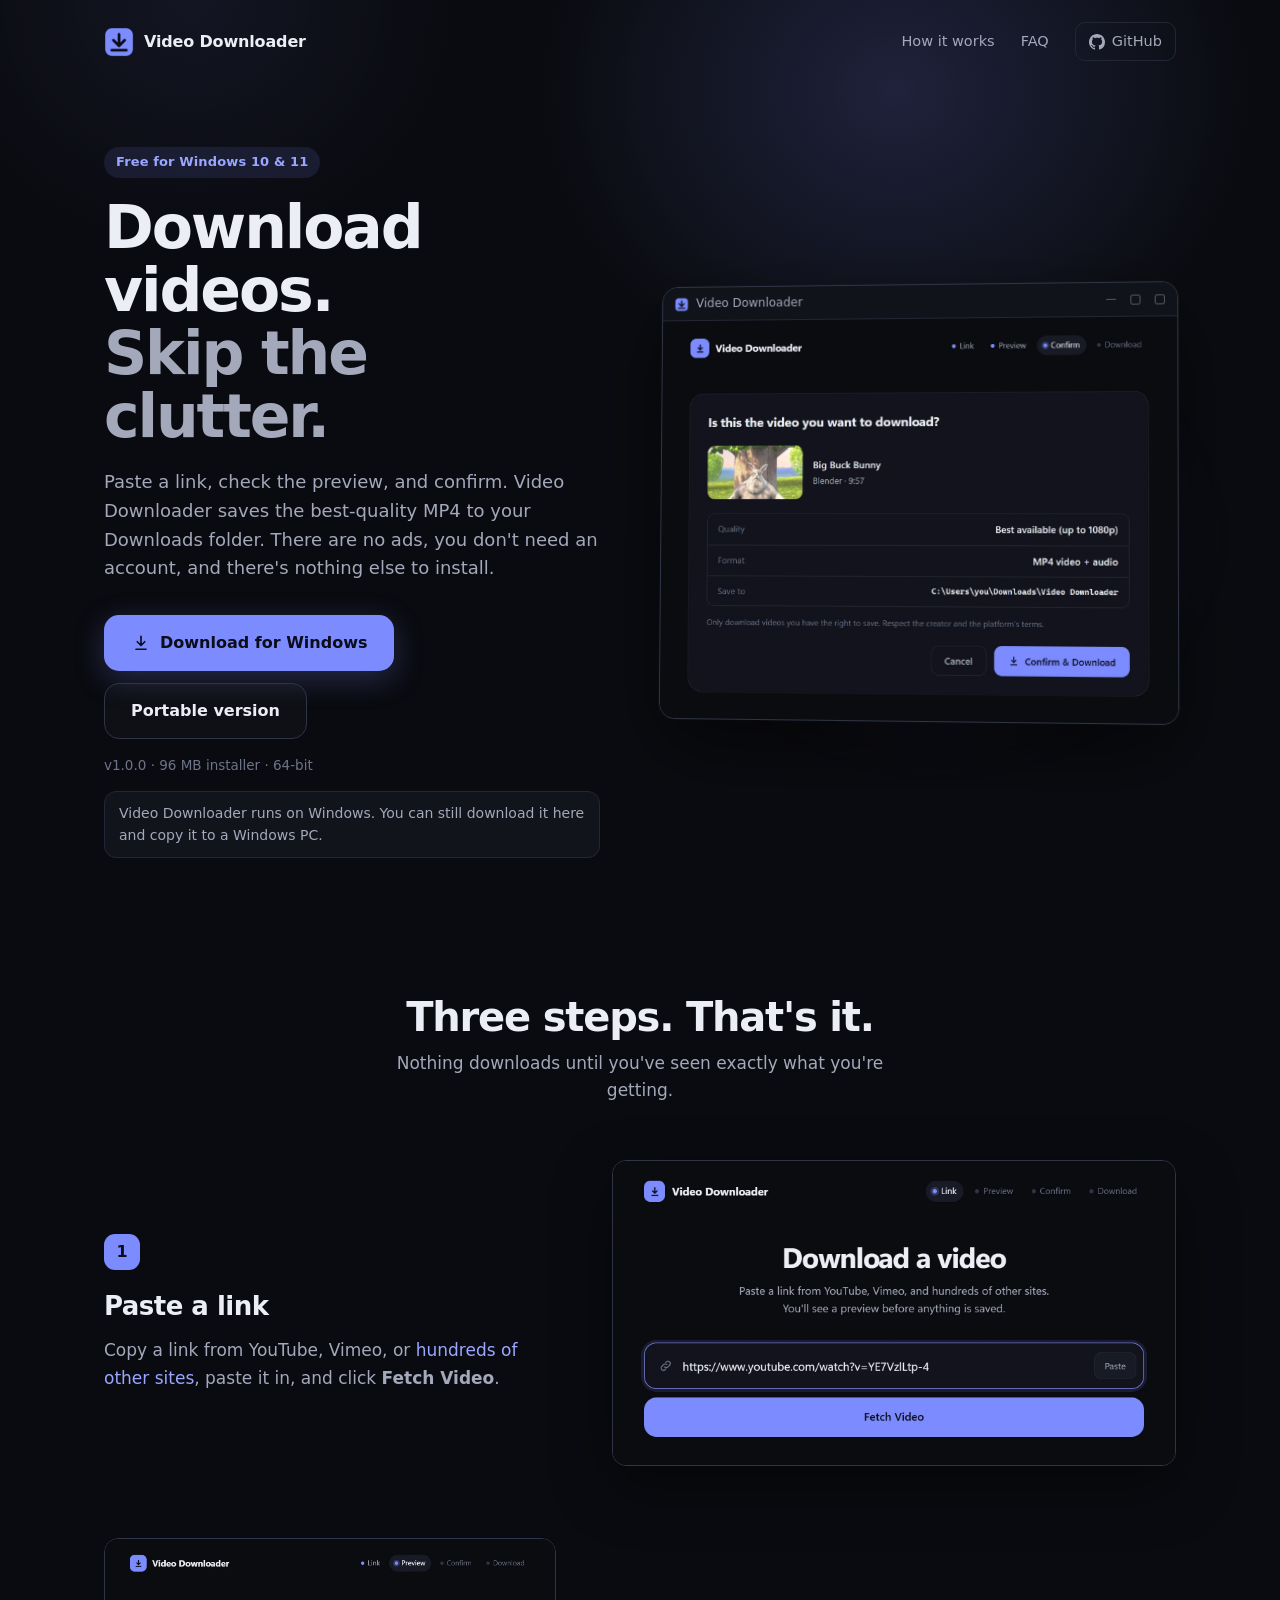
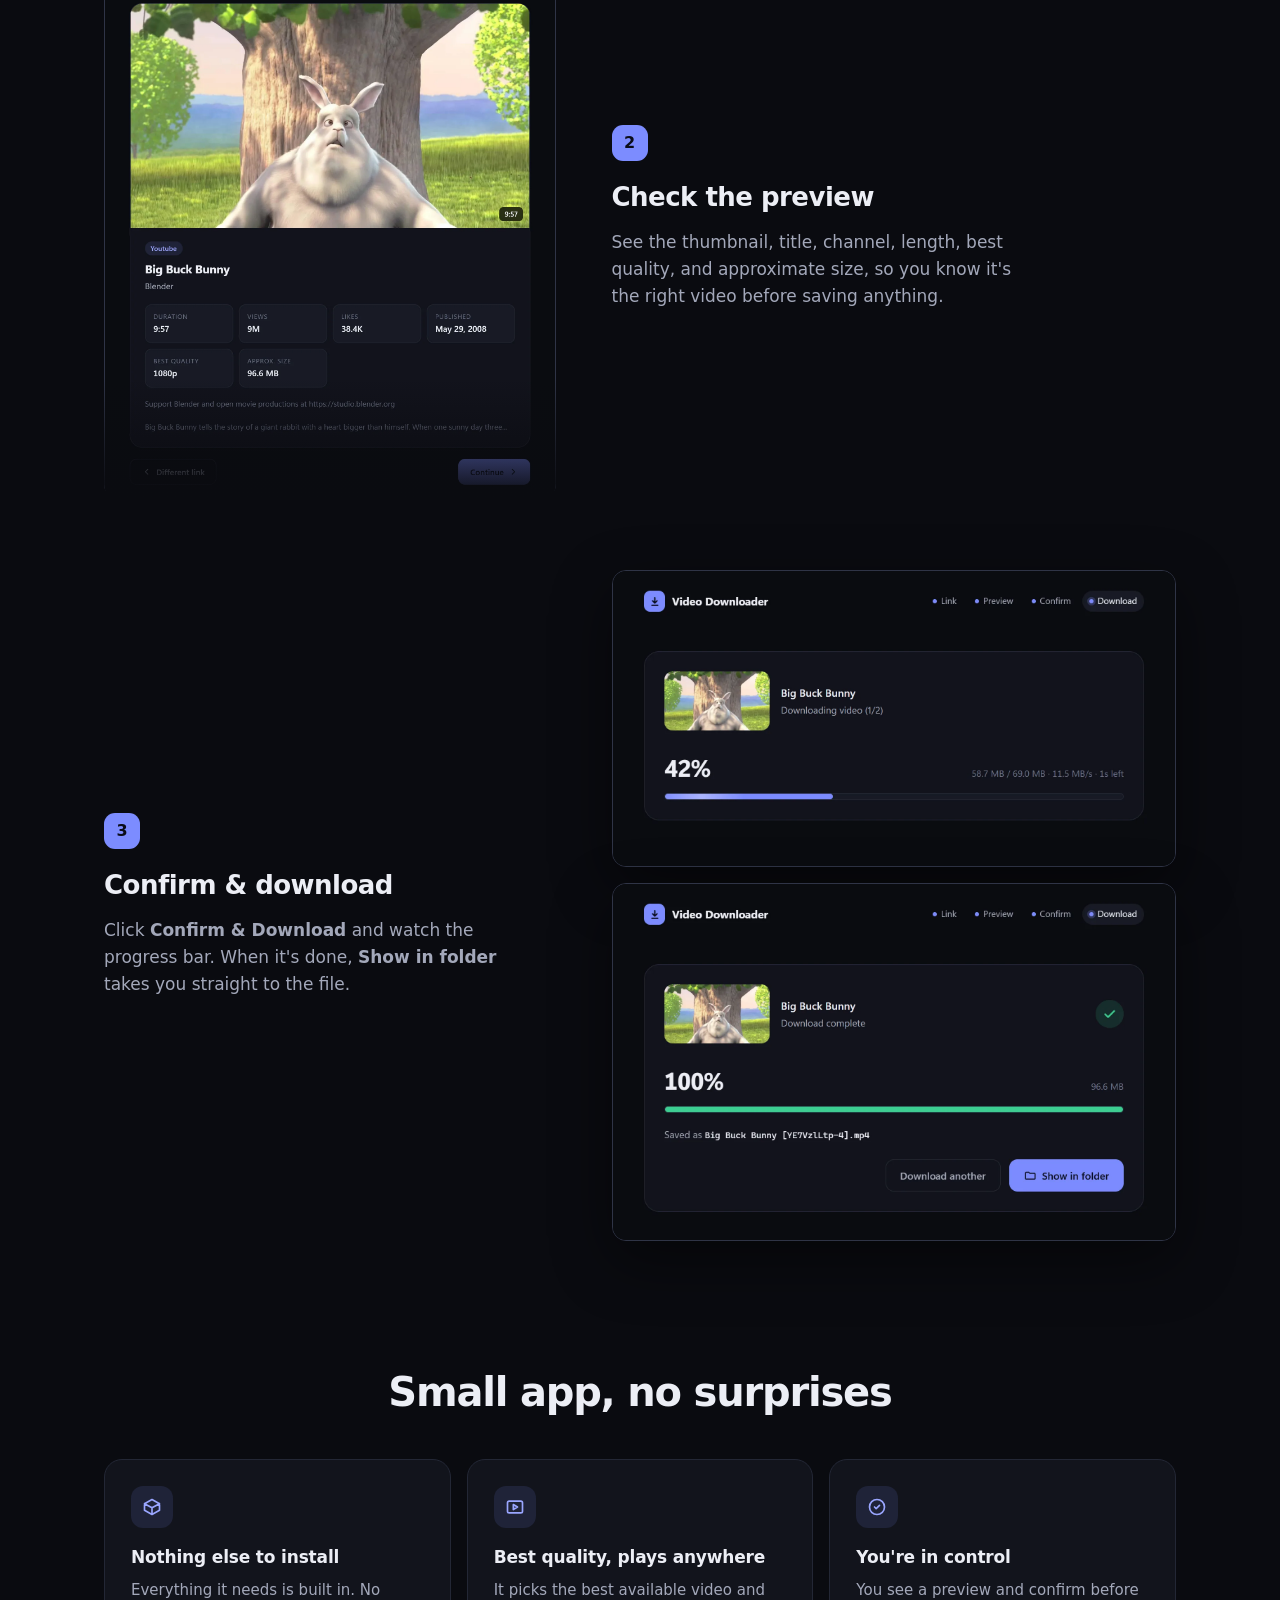
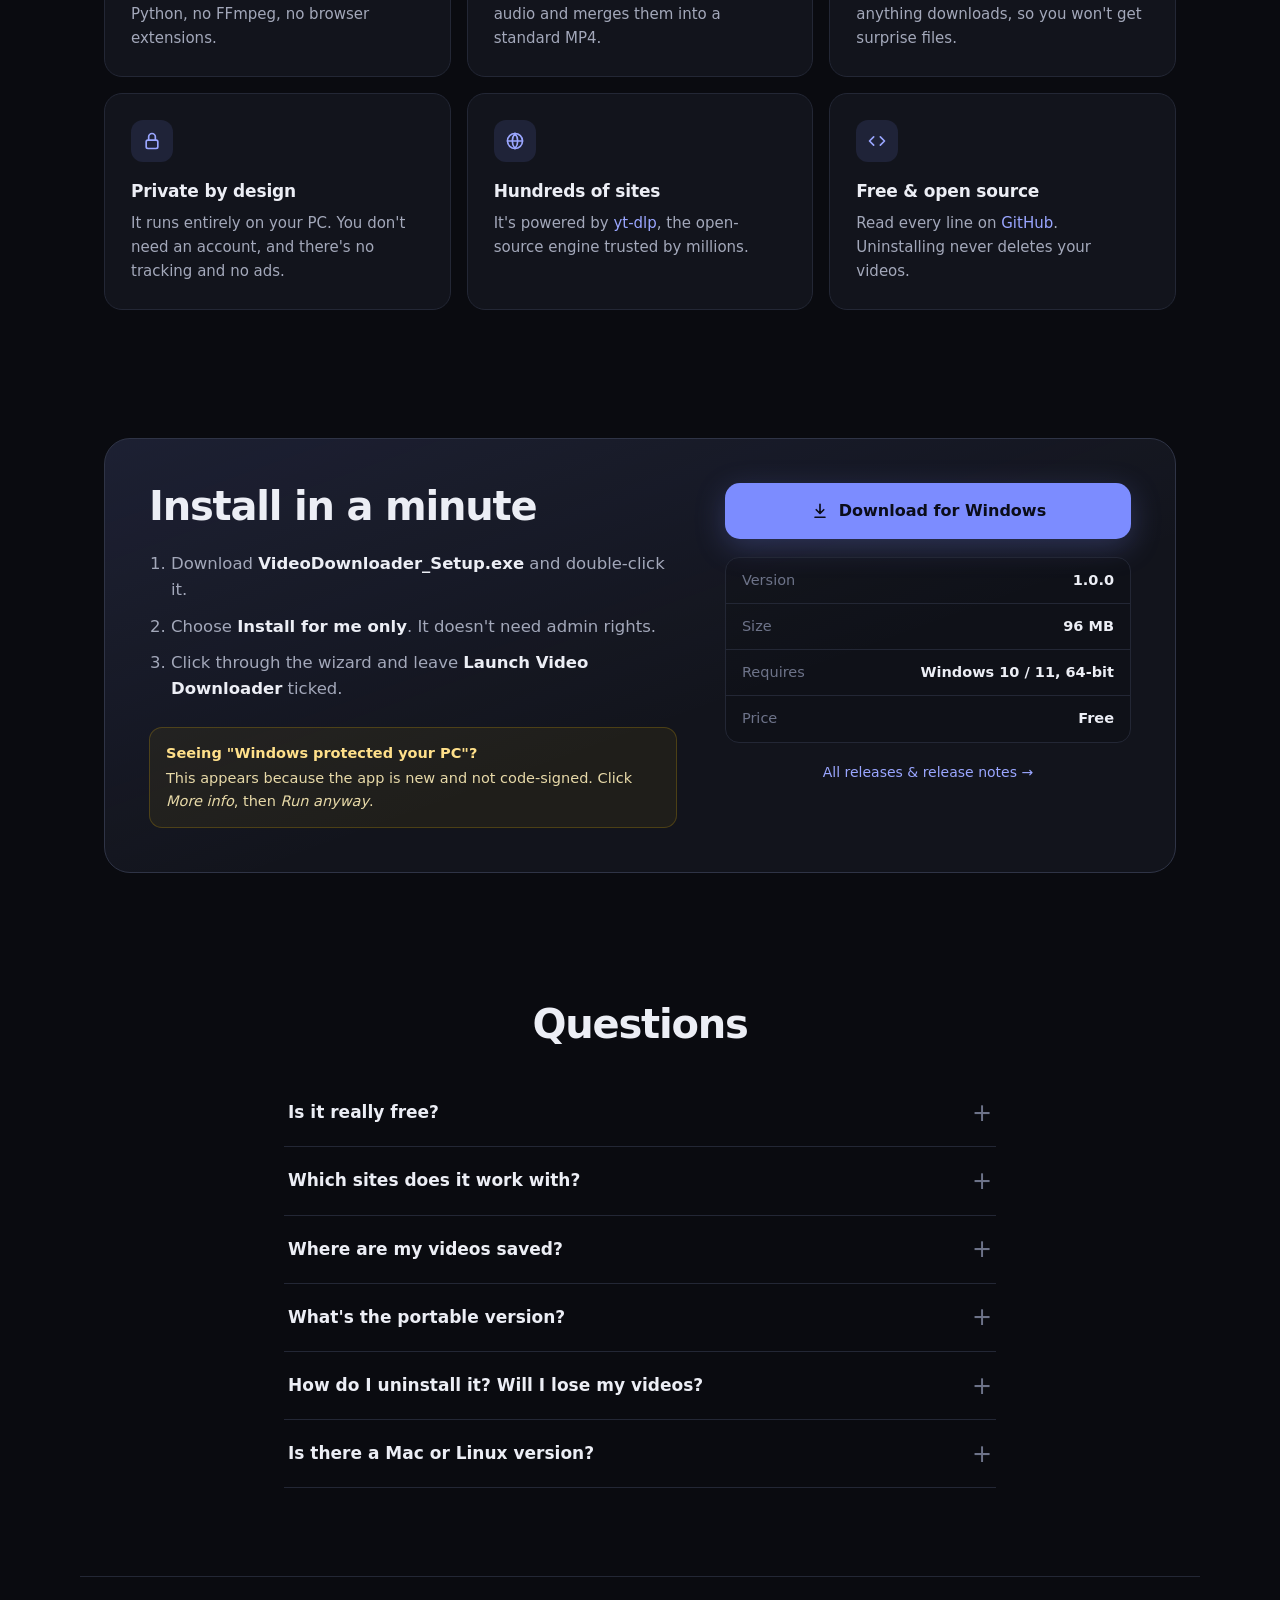
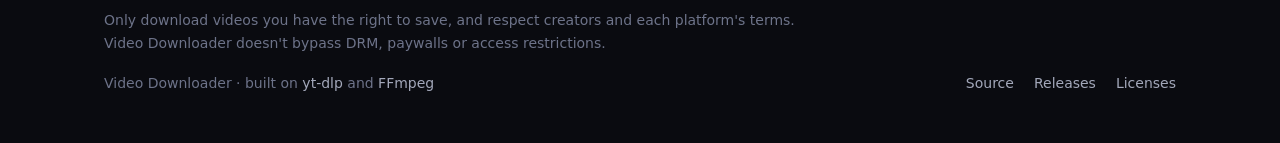
==== docs/index.html @ 8aadc8a1 "Add download page website (GitHub Pages, docs/)" ====
<!doctype html>
<html lang="en">
<head>
  <meta charset="utf-8">
  <meta name="viewport" content="width=device-width, initial-scale=1">
  <title>Video Downloader: free video downloader for Windows</title>
  <meta name="description" content="Paste a video link, preview it, and download it as MP4 in one click. Free for Windows 10 and 11. No ads, no account, nothing else to install.">
  <meta name="color-scheme" content="dark">
  <meta name="theme-color" content="#0a0b10">
  <link rel="icon" type="image/png" href="img/favicon.png">
  <link rel="apple-touch-icon" href="img/icon-180.png">

  <meta property="og:type" content="website">
  <meta property="og:title" content="Video Downloader: free for Windows">
  <meta property="og:description" content="Paste a link, preview it, and download it in one click. No ads, no account, nothing else to install.">
  <meta property="og:image" content="https://ss4a.github.io/video-downloader/img/og.png">
  <meta property="og:url" content="https://ss4a.github.io/video-downloader/">
  <meta name="twitter:card" content="summary_large_image">

  <link rel="stylesheet" href="style.css">
</head>
<body>
  <div class="glow" aria-hidden="true"></div>

  <header class="nav">
    <a class="brand" href="./">
      <img src="img/favicon.png" alt="" width="30" height="30">
      Video Downloader
    </a>
    <nav class="nav-links">
      <a href="#how">How it works</a>
      <a href="#faq">FAQ</a>
      <a href="https://github.com/ss4a/video-downloader" class="nav-gh">
        <svg viewBox="0 0 16 16" aria-hidden="true"><path fill="currentColor" d="M8 0C3.58 0 0 3.58 0 8c0 3.54 2.29 6.53 5.47 7.59.4.07.55-.17.55-.38 0-.19-.01-.82-.01-1.49-2.01.37-2.53-.49-2.69-.94-.09-.23-.48-.94-.82-1.13-.28-.15-.68-.52-.01-.53.63-.01 1.08.58 1.23.82.72 1.21 1.87.87 2.33.66.07-.52.28-.87.51-1.07-1.78-.2-3.64-.89-3.64-3.95 0-.87.31-1.59.82-2.15-.08-.2-.36-1.02.08-2.12 0 0 .67-.21 2.2.82.64-.18 1.32-.27 2-.27.68 0 1.36.09 2 .27 1.53-1.04 2.2-.82 2.2-.82.44 1.1.16 1.92.08 2.12.51.56.82 1.27.82 2.15 0 3.07-1.87 3.75-3.65 3.95.29.25.54.73.54 1.48 0 1.07-.01 1.93-.01 2.2 0 .21.15.46.55.38A8.013 8.013 0 0016 8c0-4.42-3.58-8-8-8z"/></svg>
        <span>GitHub</span>
      </a>
    </nav>
  </header>

  <main>
    <!-- Hero ---------------------------------------------------------------->
    <section class="hero wrap">
      <div class="hero-copy">
        <p class="eyebrow">Free for Windows 10 &amp; 11</p>
        <h1>Download videos.<br><span>Skip the clutter.</span></h1>
        <p class="lede">Paste a link, check the preview, and confirm. Video Downloader saves the best-quality MP4 to your Downloads folder. There are no ads, you don't need an account, and there's nothing else to install.</p>
        <div class="cta">
          <a class="btn btn-primary btn-lg" id="dl-main" href="https://github.com/ss4a/video-downloader/releases/latest/download/VideoDownloader_Setup.exe">
            <svg viewBox="0 0 24 24" aria-hidden="true"><path d="M12 4v11m0 0-4.5-4.5M12 15l4.5-4.5M6 19.5h12"/></svg>
            Download for Windows
          </a>
          <a class="btn btn-ghost btn-lg" href="https://github.com/ss4a/video-downloader/releases/latest/download/VideoDownloader_Portable.exe">Portable version</a>
        </div>
        <p class="meta">v1.0.0 · 96 MB installer · 64-bit</p>
        <p class="os-note" id="os-note" hidden>Video Downloader runs on Windows. You can still download it here and copy it to a Windows PC.</p>
      </div>

      <figure class="hero-shot">
        <div class="window">
          <div class="window-bar" aria-hidden="true">
            <img src="img/favicon.png" alt="" width="14" height="14"> Video Downloader
            <span class="window-ctrls"><i></i><i></i><i></i></span>
          </div>
          <img src="img/confirm.webp" width="1600" height="1242"
               alt="The Video Downloader confirmation screen showing Big Buck Bunny, with Cancel and Confirm &amp; Download buttons">
        </div>
      </figure>
    </section>

    <!-- How it works -------------------------------------------------------->
    <section class="section wrap" id="how">
      <h2 class="section-title">Three steps. That's it.</h2>
      <p class="section-sub">Nothing downloads until you've seen exactly what you're getting.</p>

      <ol class="steps">
        <li class="step">
          <div class="step-copy">
            <span class="step-num">1</span>
            <h3>Paste a link</h3>
            <p>Copy a link from YouTube, Vimeo, or <a href="https://github.com/yt-dlp/yt-dlp/blob/master/supportedsites.md">hundreds of other sites</a>, paste it in, and click <strong>Fetch Video</strong>.</p>
          </div>
          <div class="step-shot"><img src="img/home.webp" width="1600" height="864" loading="lazy" alt="Home screen with a link pasted into the input and a Fetch Video button"></div>
        </li>
        <li class="step">
          <div class="step-copy">
            <span class="step-num">2</span>
            <h3>Check the preview</h3>
            <p>See the thumbnail, title, channel, length, best quality, and approximate size, so you know it's the right video before saving anything.</p>
          </div>
          <div class="step-shot step-shot-tall"><img src="img/preview.webp" width="1600" height="2000" loading="lazy" alt="Preview screen with thumbnail, title, channel, duration, views, quality and size"></div>
        </li>
        <li class="step">
          <div class="step-copy">
            <span class="step-num">3</span>
            <h3>Confirm &amp; download</h3>
            <p>Click <strong>Confirm &amp; Download</strong> and watch the progress bar. When it's done, <strong>Show in folder</strong> takes you straight to the file.</p>
          </div>
          <div class="step-shot step-stack">
            <img src="img/progress.webp" width="1600" height="840" loading="lazy" alt="Download in progress at 42 percent with speed and time remaining">
            <img src="img/done.webp" width="1600" height="1014" loading="lazy" alt="Download complete with a Show in folder button">
          </div>
        </li>
      </ol>
    </section>

    <!-- Features ------------------------------------------------------------>
    <section class="section wrap">
      <h2 class="section-title">Small app, no surprises</h2>
      <div class="features">
        <article class="feature">
          <div class="f-icon"><svg viewBox="0 0 24 24"><path d="M21 8 12 3 3 8v8l9 5 9-5zM3 8l9 5 9-5M12 13v8"/></svg></div>
          <h3>Nothing else to install</h3>
          <p>Everything it needs is built in. No Python, no FFmpeg, no browser extensions.</p>
        </article>
        <article class="feature">
          <div class="f-icon"><svg viewBox="0 0 24 24"><rect x="3" y="5" width="18" height="14" rx="2"/><path d="m10 9 5 3-5 3z"/></svg></div>
          <h3>Best quality, plays anywhere</h3>
          <p>It picks the best available video and audio and merges them into a standard MP4.</p>
        </article>
        <article class="feature">
          <div class="f-icon"><svg viewBox="0 0 24 24"><path d="M9 12l2 2 4-4"/><circle cx="12" cy="12" r="9"/></svg></div>
          <h3>You're in control</h3>
          <p>You see a preview and confirm before anything downloads, so you won't get surprise files.</p>
        </article>
        <article class="feature">
          <div class="f-icon"><svg viewBox="0 0 24 24"><rect x="5" y="11" width="14" height="10" rx="2"/><path d="M8 11V7a4 4 0 0 1 8 0v4"/></svg></div>
          <h3>Private by design</h3>
          <p>It runs entirely on your PC. You don't need an account, and there's no tracking and no ads.</p>
        </article>
        <article class="feature">
          <div class="f-icon"><svg viewBox="0 0 24 24"><circle cx="12" cy="12" r="9"/><path d="M3 12h18M12 3a14 14 0 0 1 0 18M12 3a14 14 0 0 0 0 18"/></svg></div>
          <h3>Hundreds of sites</h3>
          <p>It's powered by <a href="https://github.com/yt-dlp/yt-dlp">yt-dlp</a>, the open-source engine trusted by millions.</p>
        </article>
        <article class="feature">
          <div class="f-icon"><svg viewBox="0 0 24 24"><path d="m8 7-5 5 5 5M16 7l5 5-5 5"/></svg></div>
          <h3>Free &amp; open source</h3>
          <p>Read every line on <a href="https://github.com/ss4a/video-downloader">GitHub</a>. Uninstalling never deletes your videos.</p>
        </article>
      </div>
    </section>

    <!-- Install ------------------------------------------------------------->
    <section class="section wrap install">
      <div class="install-card">
        <div>
          <h2 class="section-title left">Install in a minute</h2>
          <ol class="install-steps">
            <li>Download <strong>VideoDownloader_Setup.exe</strong> and double-click it.</li>
            <li>Choose <strong>Install for me only</strong>. It doesn't need admin rights.</li>
            <li>Click through the wizard and leave <strong>Launch Video Downloader</strong> ticked.</li>
          </ol>
          <div class="callout">
            <strong>Seeing "Windows protected your PC"?</strong>
            This appears because the app is new and not code-signed. Click <em>More info</em>, then <em>Run anyway</em>.
          </div>
        </div>
        <div class="install-cta">
          <a class="btn btn-primary btn-lg" href="https://github.com/ss4a/video-downloader/releases/latest/download/VideoDownloader_Setup.exe">
            <svg viewBox="0 0 24 24" aria-hidden="true"><path d="M12 4v11m0 0-4.5-4.5M12 15l4.5-4.5M6 19.5h12"/></svg>
            Download for Windows
          </a>
          <dl class="specs">
            <div><dt>Version</dt><dd>1.0.0</dd></div>
            <div><dt>Size</dt><dd>96 MB</dd></div>
            <div><dt>Requires</dt><dd>Windows 10 / 11, 64-bit</dd></div>
            <div><dt>Price</dt><dd>Free</dd></div>
          </dl>
          <a class="small-link" href="https://github.com/ss4a/video-downloader/releases">All releases &amp; release notes →</a>
        </div>
      </div>
    </section>

    <!-- FAQ ----------------------------------------------------------------->
    <section class="section wrap faq" id="faq">
      <h2 class="section-title">Questions</h2>
      <details>
        <summary>Is it really free?</summary>
        <p>Yes. There are no ads, no trial and no paid tier. The source code is public on GitHub.</p>
      </details>
      <details>
        <summary>Which sites does it work with?</summary>
        <p>YouTube, Vimeo, and <a href="https://github.com/yt-dlp/yt-dlp/blob/master/supportedsites.md">hundreds more</a>, through yt-dlp. Private, members-only, paywalled, or DRM-protected videos can't be downloaded.</p>
      </details>
      <details>
        <summary>Where are my videos saved?</summary>
        <p>In <code>Downloads\Video Downloader</code>. When a download finishes, click <strong>Show in folder</strong> to jump there.</p>
      </details>
      <details>
        <summary>What's the portable version?</summary>
        <p>A single .exe that runs without installing. It's handy on a USB stick or a PC where you can't install software, and it takes a few extra seconds to start.</p>
      </details>
      <details>
        <summary>How do I uninstall it? Will I lose my videos?</summary>
        <p>Go to <em>Settings → Apps → Installed apps → Video Downloader → Uninstall</em>. Your downloaded videos are never touched.</p>
      </details>
      <details>
        <summary>Is there a Mac or Linux version?</summary>
        <p>Not yet. It's Windows-only for now.</p>
      </details>
    </section>
  </main>

  <footer class="footer wrap">
    <p class="responsible">Only download videos you have the right to save, and respect creators and each platform's terms. Video Downloader doesn't bypass DRM, paywalls or access restrictions.</p>
    <div class="footer-row">
      <span>Video Downloader · built on <a href="https://github.com/yt-dlp/yt-dlp">yt-dlp</a> and <a href="https://ffmpeg.org">FFmpeg</a></span>
      <span class="footer-links">
        <a href="https://github.com/ss4a/video-downloader">Source</a>
        <a href="https://github.com/ss4a/video-downloader/releases">Releases</a>
        <a href="https://github.com/ss4a/video-downloader/blob/main/packaging/THIRD_PARTY_NOTICES.txt">Licenses</a>
      </span>
    </div>
  </footer>

  <script>
    // Gentle note for visitors who aren't on Windows.
    try {
      var ua = navigator.userAgent || "";
      if (!/Windows/i.test(ua)) document.getElementById("os-note").hidden = false;
    } catch (e) {}
  </script>
</body>
</html>
---- docs/style.css ----
:root {
  --bg: #0a0b10;
  --surface: #12141c;
  --surface-2: #181b25;
  --border: #232735;
  --border-strong: #2f3446;
  --text: #eceef5;
  --text-2: #a3a8ba;
  --text-3: #6d7389;
  --accent: #7c8cff;
  --accent-2: #9aa6ff;
  --accent-ink: #0b0d1a;
  --radius: 18px;
  --ease: cubic-bezier(.2, .8, .2, 1);
  --font: "Inter", "Segoe UI Variable Text", "Segoe UI", system-ui, -apple-system, Roboto, sans-serif;
}

* { box-sizing: border-box; }
[hidden] { display: none !important; }
html { scroll-behavior: smooth; }
html, body { margin: 0; }
body {
  background: var(--bg);
  color: var(--text);
  font: 16px/1.6 var(--font);
  -webkit-font-smoothing: antialiased;
  overflow-x: hidden;
}
img { max-width: 100%; height: auto; display: block; }
a { color: var(--accent-2); text-decoration: none; }
a:hover { text-decoration: underline; }
code { font-family: "Cascadia Code", ui-monospace, Consolas, monospace; font-size: .9em; background: var(--surface-2); border: 1px solid var(--border); padding: 1px 6px; border-radius: 6px; }
svg { width: 20px; height: 20px; fill: none; stroke: currentColor; stroke-width: 2; stroke-linecap: round; stroke-linejoin: round; flex-shrink: 0; }

.glow {
  position: absolute; inset: 0 0 auto; height: 900px; pointer-events: none; z-index: -1;
  background:
    radial-gradient(40% 50% at 70% 10%, rgba(124, 140, 255, .18), transparent 70%),
    radial-gradient(30% 40% at 15% 0%, rgba(124, 140, 255, .08), transparent 70%);
}

.wrap { max-width: 1120px; margin: 0 auto; padding: 0 24px; }

/* ---------- Nav ---------- */
.nav { max-width: 1120px; margin: 0 auto; padding: 22px 24px; display: flex; align-items: center; justify-content: space-between; gap: 16px; }
.brand { display: flex; align-items: center; gap: 10px; color: var(--text); font-weight: 650; letter-spacing: -.01em; }
.brand:hover { text-decoration: none; }
.brand img { border-radius: 8px; }
.nav-links { display: flex; align-items: center; gap: 26px; font-size: 14.5px; }
.nav-links a { color: var(--text-2); }
.nav-links a:hover { color: var(--text); text-decoration: none; }
.nav-gh { display: inline-flex; align-items: center; gap: 7px; padding: 7px 13px; border: 1px solid var(--border); border-radius: 10px; }
.nav-gh svg { width: 16px; height: 16px; stroke: none; }

/* ---------- Buttons ---------- */
.btn {
  display: inline-flex; align-items: center; justify-content: center; gap: 9px;
  height: 48px; padding: 0 22px; border-radius: 13px; border: 1px solid transparent;
  font: inherit; font-weight: 600; font-size: 15px; white-space: nowrap; cursor: pointer;
  transition: background .2s, border-color .2s, color .2s, transform .12s var(--ease), box-shadow .2s;
}
.btn:hover { text-decoration: none; }
.btn:active { transform: scale(.98); }
.btn:focus-visible { outline: 2px solid var(--accent); outline-offset: 3px; }
.btn-lg { height: 56px; padding: 0 26px; font-size: 16px; border-radius: 15px; }
.btn-primary { background: var(--accent); color: var(--accent-ink); box-shadow: 0 8px 30px rgba(124, 140, 255, .25); }
.btn-primary:hover { background: var(--accent-2); box-shadow: 0 10px 36px rgba(124, 140, 255, .35); }
.btn-ghost { color: var(--text); border-color: var(--border-strong); background: rgba(255, 255, 255, .02); }
.btn-ghost:hover { background: var(--surface); }

/* ---------- Hero ---------- */
.hero { display: grid; grid-template-columns: 1fr 1.05fr; gap: 56px; align-items: center; padding-top: 64px; padding-bottom: 96px; }
.eyebrow { display: inline-block; margin: 0 0 18px; padding: 5px 12px; border-radius: 999px; background: rgba(124, 140, 255, .12); color: var(--accent-2); font-size: 13px; font-weight: 600; letter-spacing: .01em; }
h1 { margin: 0 0 20px; font-size: clamp(38px, 5.4vw, 60px); line-height: 1.05; letter-spacing: -.035em; font-weight: 750; }
h1 span { color: var(--text-2); }
.lede { margin: 0 0 32px; color: var(--text-2); font-size: 18px; max-width: 520px; }
.cta { display: flex; flex-wrap: wrap; gap: 12px; }
.meta { margin: 16px 0 0; color: var(--text-3); font-size: 13.5px; }
.os-note { margin: 14px 0 0; padding: 10px 14px; border-radius: 12px; background: var(--surface); border: 1px solid var(--border); color: var(--text-2); font-size: 14px; max-width: 520px; }

.hero-shot { margin: 0; position: relative; }
.hero-shot::before {
  content: ""; position: absolute; inset: 10% -4% -6% 6%; z-index: -1;
  background: radial-gradient(closest-side, rgba(124, 140, 255, .28), transparent); filter: blur(30px);
}
.window {
  border-radius: 16px; overflow: hidden; background: var(--bg);
  border: 1px solid var(--border-strong);
  box-shadow: 0 30px 80px rgba(0, 0, 0, .55), 0 0 0 1px rgba(255, 255, 255, .02);
  transform: perspective(1600px) rotateY(-5deg) rotateX(2deg);
  transition: transform .6s var(--ease);
}
.hero-shot:hover .window { transform: none; }
.window-bar { display: flex; align-items: center; gap: 8px; height: 34px; padding: 0 12px; background: #11131a; border-bottom: 1px solid var(--border); color: var(--text-2); font-size: 12px; }
.window-bar img { border-radius: 3px; }
.window-ctrls { margin-left: auto; display: flex; gap: 14px; }
.window-ctrls i { width: 10px; height: 10px; border: 1.5px solid var(--text-3); border-radius: 2px; opacity: .7; }
.window-ctrls i:first-child { height: 0; border-width: 1.5px 0 0; align-self: center; }

/* ---------- Sections ---------- */
.section { padding-top: 40px; padding-bottom: 88px; }
.section-title { margin: 0 0 10px; text-align: center; font-size: clamp(28px, 3.6vw, 40px); letter-spacing: -.03em; line-height: 1.15; font-weight: 720; }
.section-title.left { text-align: left; }
.section-sub { margin: 0 auto 56px; text-align: center; color: var(--text-2); font-size: 17px; max-width: 520px; }

/* steps */
.steps { list-style: none; margin: 0; padding: 0; display: flex; flex-direction: column; gap: 72px; }
.step { display: grid; grid-template-columns: 1fr 1.25fr; gap: 56px; align-items: center; }
.step:nth-child(even) .step-copy { order: 2; }
.step-num { display: inline-grid; place-items: center; width: 36px; height: 36px; border-radius: 11px; background: var(--accent); color: var(--accent-ink); font-weight: 750; margin-bottom: 16px; }
.step h3 { margin: 0 0 10px; font-size: 26px; letter-spacing: -.02em; }
.step p { margin: 0; color: var(--text-2); font-size: 17px; max-width: 420px; }
.step-shot img, .step-stack img { border-radius: 14px; border: 1px solid var(--border-strong); box-shadow: 0 20px 60px rgba(0, 0, 0, .45); }
.step-shot-tall { max-height: 560px; overflow: hidden; border-radius: 14px; position: relative; }
.step-shot-tall::after { content: ""; position: absolute; inset: auto 0 0; height: 120px; background: linear-gradient(transparent, var(--bg)); }
.step-stack { display: grid; gap: 16px; }

/* features */
.features { margin-top: 44px; display: grid; grid-template-columns: repeat(3, 1fr); gap: 16px; }
.feature { padding: 26px; border-radius: var(--radius); background: var(--surface); border: 1px solid var(--border); transition: border-color .25s, transform .25s var(--ease); }
.feature:hover { border-color: var(--border-strong); transform: translateY(-2px); }
.f-icon { display: grid; place-items: center; width: 42px; height: 42px; border-radius: 12px; background: rgba(124, 140, 255, .12); color: var(--accent-2); margin-bottom: 16px; }
.feature h3 { margin: 0 0 6px; font-size: 17px; letter-spacing: -.01em; }
.feature p { margin: 0; color: var(--text-2); font-size: 15px; }

/* install */
.install-card {
  display: grid; grid-template-columns: 1.3fr 1fr; gap: 48px; align-items: start;
  padding: 44px; border-radius: 26px;
  background: linear-gradient(160deg, rgba(124, 140, 255, .10), transparent 60%), var(--surface);
  border: 1px solid var(--border-strong);
}
.install-steps { margin: 22px 0 24px; padding-left: 22px; color: var(--text-2); font-size: 16.5px; display: grid; gap: 10px; }
.install-steps strong { color: var(--text); }
.callout { padding: 14px 16px; border-radius: 13px; background: rgba(255, 196, 0, .06); border: 1px solid rgba(255, 196, 0, .2); color: #e7d9a8; font-size: 14.5px; }
.callout strong { display: block; color: #ffe08a; margin-bottom: 2px; }
.install-cta { display: flex; flex-direction: column; gap: 18px; }
.install-cta .btn { width: 100%; }
.specs { margin: 0; border: 1px solid var(--border); border-radius: 14px; background: rgba(0, 0, 0, .15); }
.specs div { display: flex; justify-content: space-between; gap: 12px; padding: 11px 16px; font-size: 14.5px; }
.specs div + div { border-top: 1px solid var(--border); }
.specs dt { color: var(--text-3); }
.specs dd { margin: 0; font-weight: 600; text-align: right; }
.small-link { font-size: 14px; text-align: center; }

/* faq */
.faq { max-width: 760px; }
.faq .section-title { margin-bottom: 32px; }
.faq details { border-bottom: 1px solid var(--border); }
.faq summary {
  cursor: pointer; list-style: none; padding: 20px 4px; font-weight: 600; font-size: 17px;
  display: flex; justify-content: space-between; gap: 16px; align-items: center;
}
.faq summary::-webkit-details-marker { display: none; }
.faq summary::after { content: "+"; color: var(--text-3); font-size: 24px; font-weight: 400; line-height: 1; transition: transform .25s var(--ease); }
.faq details[open] summary::after { transform: rotate(45deg); }
.faq summary:focus-visible { outline: 2px solid var(--accent); outline-offset: 2px; border-radius: 6px; }
.faq details p { margin: 0 4px 20px; color: var(--text-2); }

/* footer */
.footer { padding-top: 32px; padding-bottom: 48px; border-top: 1px solid var(--border); color: var(--text-3); font-size: 14px; }
.responsible { margin: 0 0 18px; max-width: 720px; }
.footer-row { display: flex; justify-content: space-between; flex-wrap: wrap; gap: 12px; }
.footer-links { display: flex; gap: 20px; }
.footer a { color: var(--text-2); }

/* ---------- Responsive ---------- */
@media (max-width: 900px) {
  .hero { grid-template-columns: 1fr; gap: 48px; padding-top: 36px; padding-bottom: 72px; text-align: center; }
  .lede, .os-note { margin-left: auto; margin-right: auto; }
  .cta { justify-content: center; }
  .window { transform: none; }
  .step { grid-template-columns: 1fr; gap: 24px; }
  .step:nth-child(even) .step-copy { order: 0; }
  .step p { max-width: none; }
  .features { grid-template-columns: 1fr 1fr; }
  .install-card { grid-template-columns: 1fr; padding: 32px; gap: 32px; }
}
@media (max-width: 600px) {
  .wrap, .nav { padding-left: 16px; padding-right: 16px; }
  .nav-links a:not(.nav-gh) { display: none; }
  .lede { font-size: 16.5px; }
  .cta .btn { width: 100%; }
  .steps { gap: 56px; }
  .step h3 { font-size: 22px; }
  .features { grid-template-columns: 1fr; }
  .install-card { padding: 22px; border-radius: 20px; }
  .section { padding-bottom: 64px; }
  .footer-row { flex-direction: column; }
}
@media (prefers-reduced-motion: reduce) {
  *, *::before, *::after { transition-duration: .01ms !important; scroll-behavior: auto !important; }
}
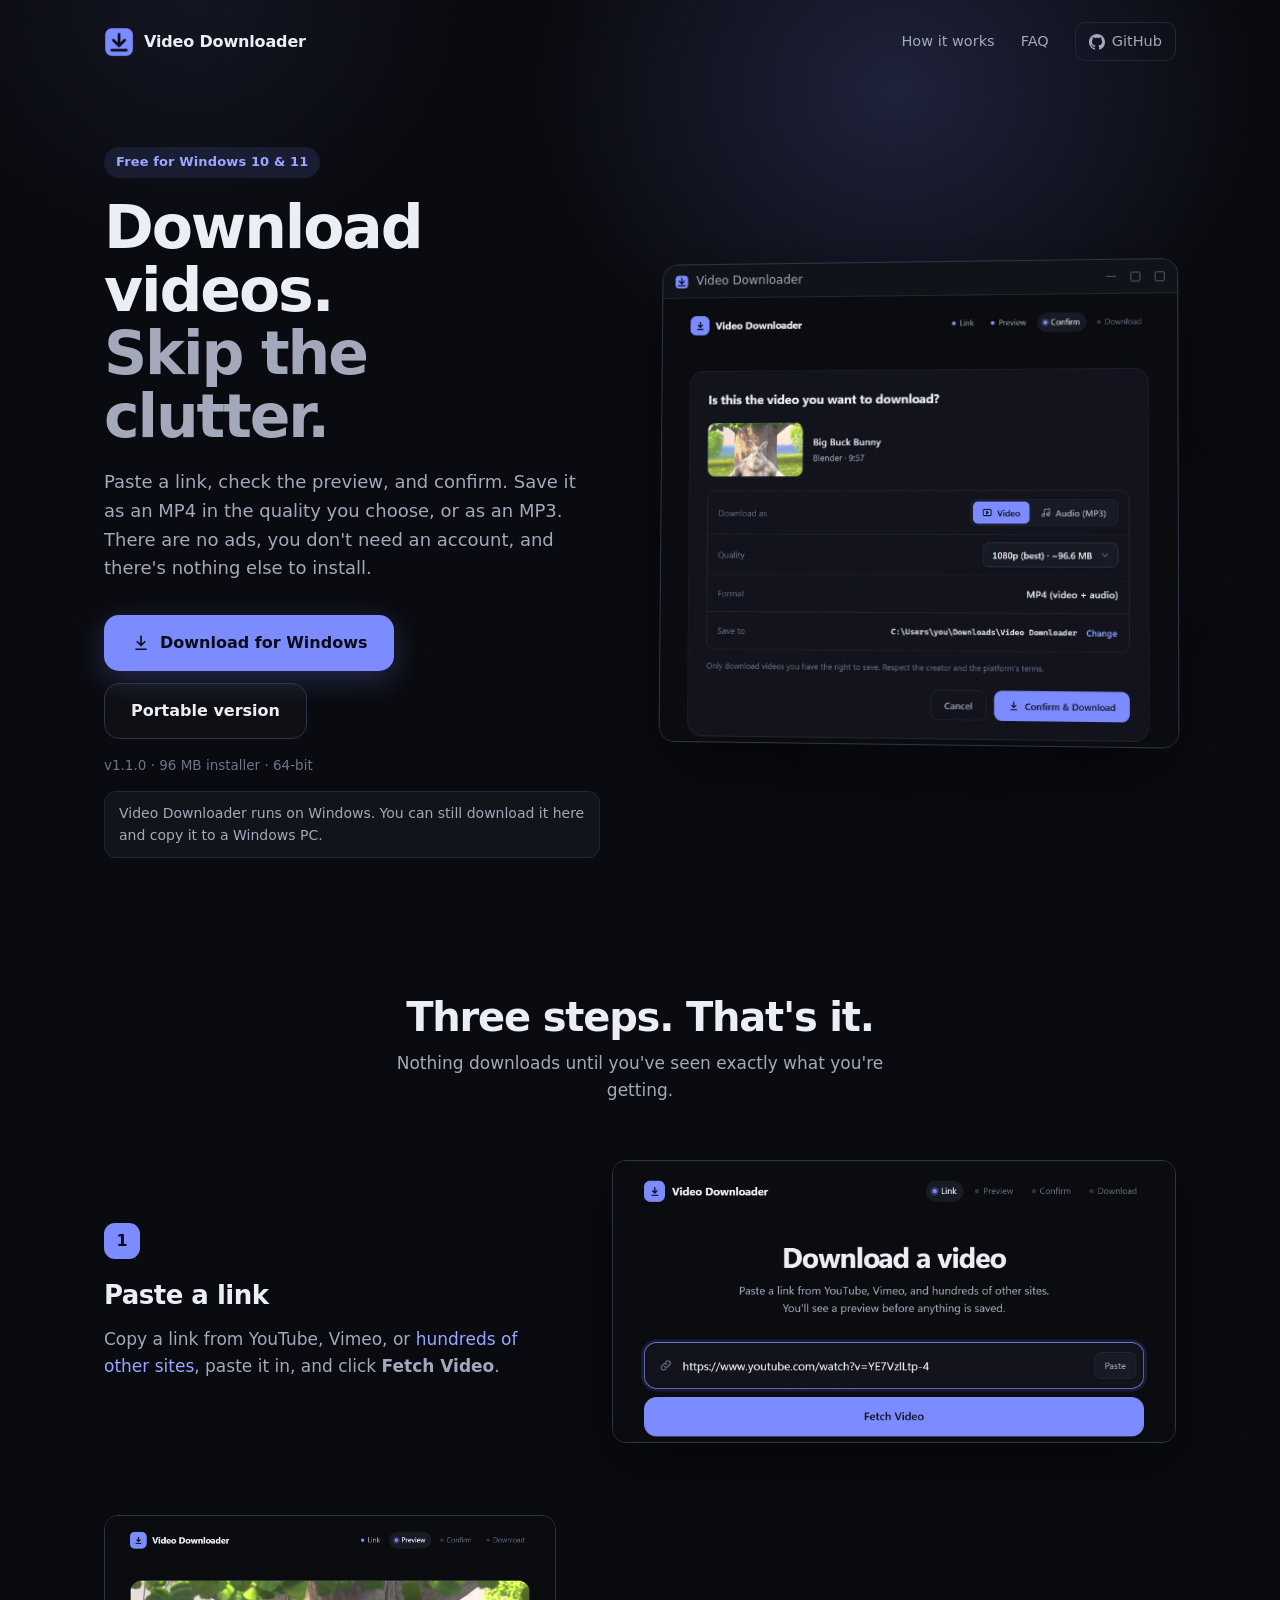
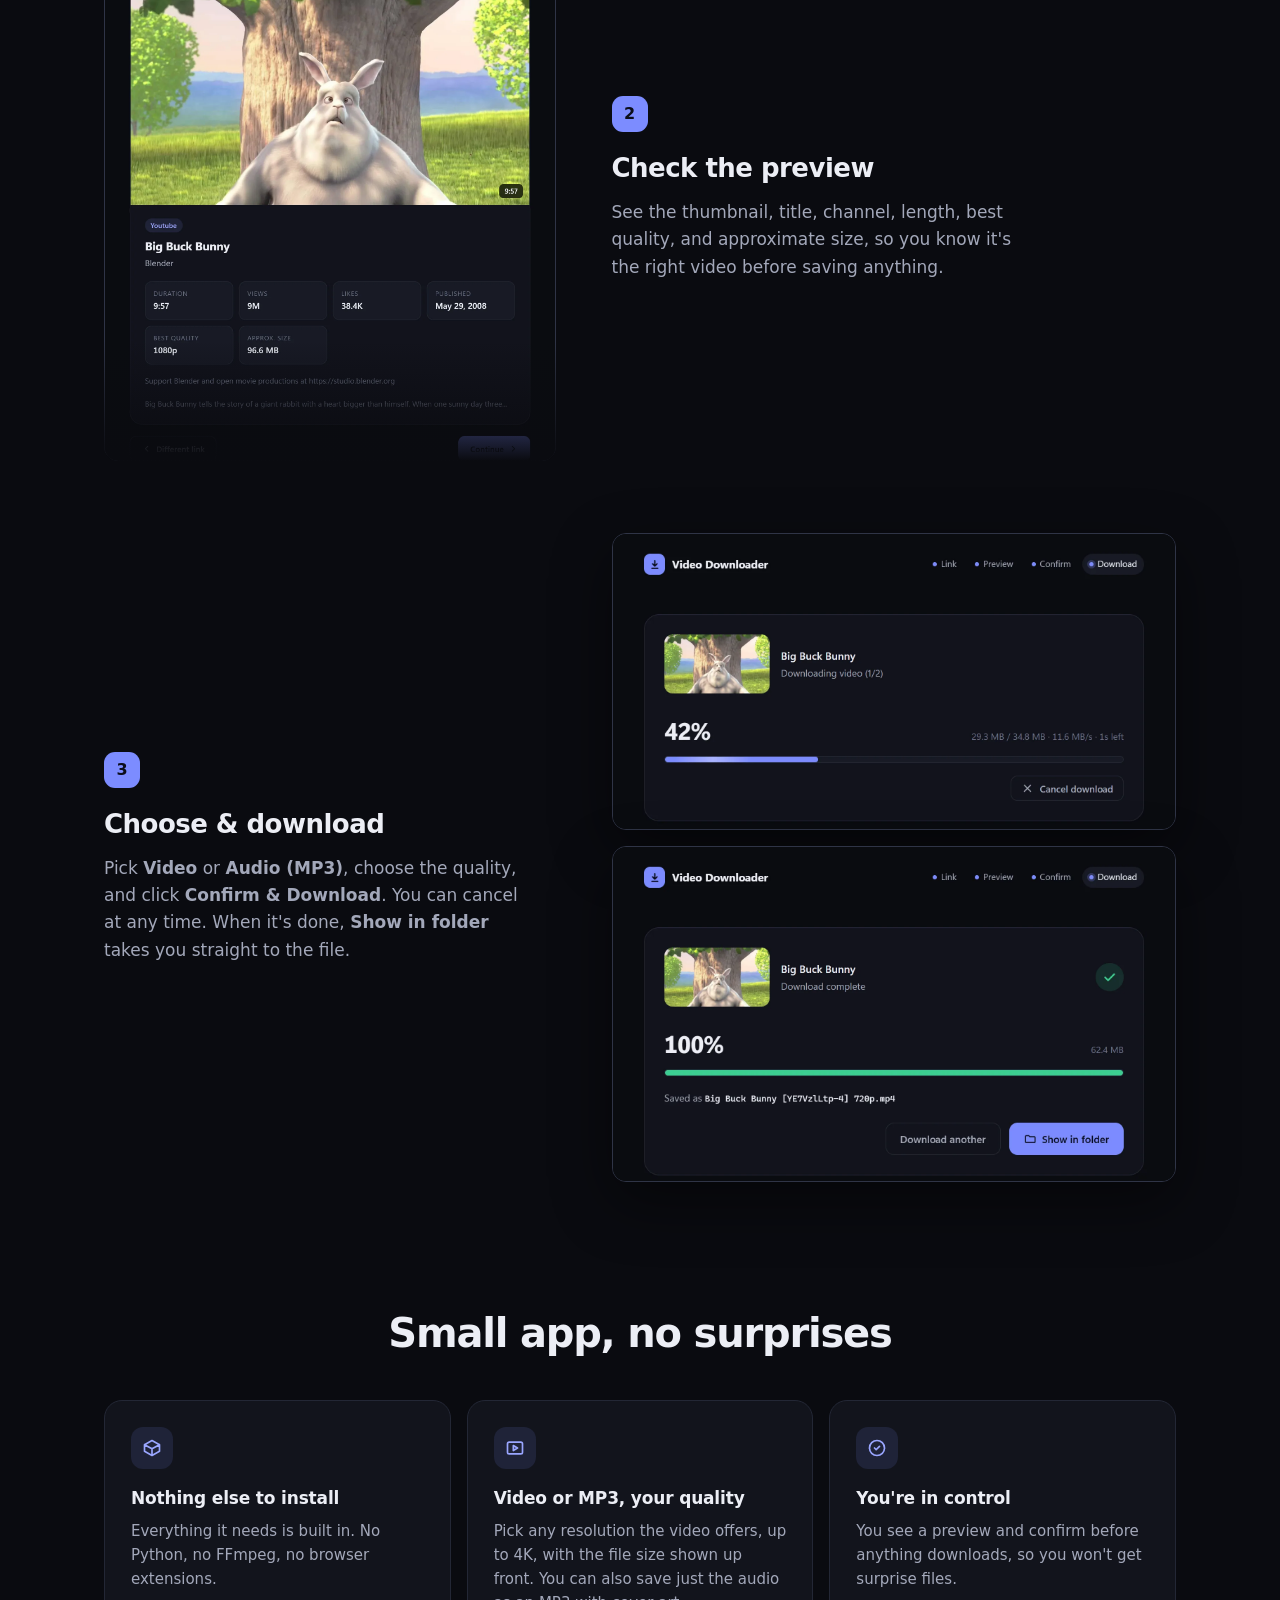
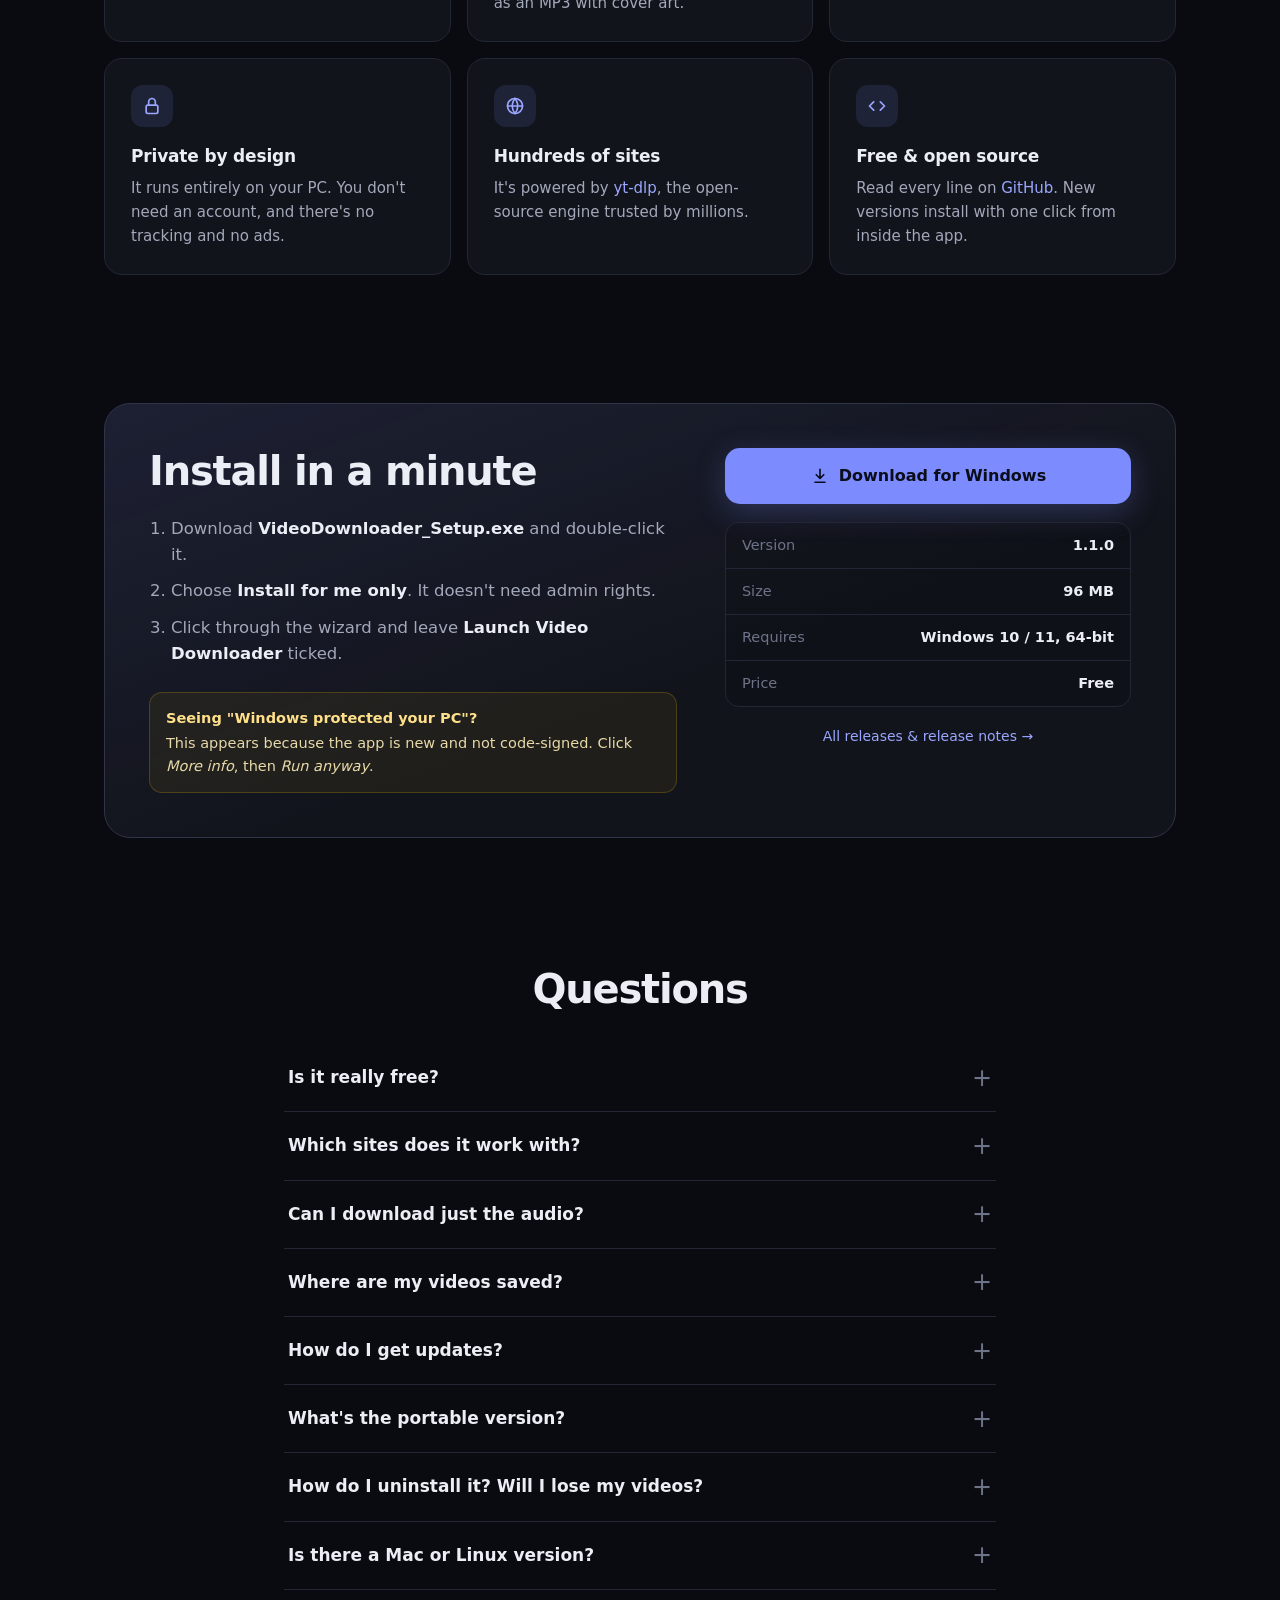
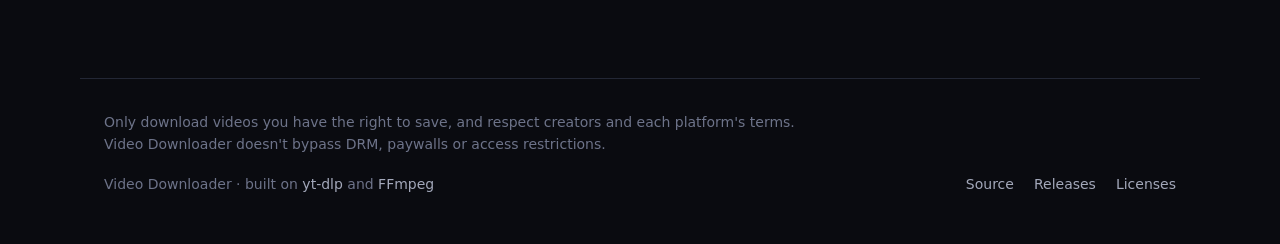
==== commit f33df108: "Video Downloader 1.1.0: MP3 downloads, quality picker, cancel, save folder, in-app updates" ====
--- a/docs/index.html
+++ b/docs/index.html
@@ -43,7 +43,7 @@
       <div class="hero-copy">
         <p class="eyebrow">Free for Windows 10 &amp; 11</p>
         <h1>Download videos.<br><span>Skip the clutter.</span></h1>
-        <p class="lede">Paste a link, check the preview, and confirm. Video Downloader saves the best-quality MP4 to your Downloads folder. There are no ads, you don't need an account, and there's nothing else to install.</p>
+        <p class="lede">Paste a link, check the preview, and confirm. Save it as an MP4 in the quality you choose, or as an MP3. There are no ads, you don't need an account, and there's nothing else to install.</p>
         <div class="cta">
           <a class="btn btn-primary btn-lg" id="dl-main" href="https://github.com/ss4a/video-downloader/releases/latest/download/VideoDownloader_Setup.exe">
             <svg viewBox="0 0 24 24" aria-hidden="true"><path d="M12 4v11m0 0-4.5-4.5M12 15l4.5-4.5M6 19.5h12"/></svg>
@@ -51,7 +51,7 @@
           </a>
           <a class="btn btn-ghost btn-lg" href="https://github.com/ss4a/video-downloader/releases/latest/download/VideoDownloader_Portable.exe">Portable version</a>
         </div>
-        <p class="meta">v1.0.0 · 96 MB installer · 64-bit</p>
+        <p class="meta">v1.1.0 · 96 MB installer · 64-bit</p>
         <p class="os-note" id="os-note" hidden>Video Downloader runs on Windows. You can still download it here and copy it to a Windows PC.</p>
       </div>
 
@@ -61,7 +61,7 @@
             <img src="img/favicon.png" alt="" width="14" height="14"> Video Downloader
             <span class="window-ctrls"><i></i><i></i><i></i></span>
           </div>
-          <img src="img/confirm.webp" width="1600" height="1242"
+          <img src="img/confirm.webp" width="1600" height="1384"
                alt="The Video Downloader confirmation screen showing Big Buck Bunny, with Cancel and Confirm &amp; Download buttons">
         </div>
       </figure>
@@ -79,7 +79,7 @@
             <h3>Paste a link</h3>
             <p>Copy a link from YouTube, Vimeo, or <a href="https://github.com/yt-dlp/yt-dlp/blob/master/supportedsites.md">hundreds of other sites</a>, paste it in, and click <strong>Fetch Video</strong>.</p>
           </div>
-          <div class="step-shot"><img src="img/home.webp" width="1600" height="864" loading="lazy" alt="Home screen with a link pasted into the input and a Fetch Video button"></div>
+          <div class="step-shot"><img src="img/home.webp" width="1600" height="800" loading="lazy" alt="Home screen with a link pasted into the input and a Fetch Video button"></div>
         </li>
         <li class="step">
           <div class="step-copy">
@@ -87,17 +87,17 @@
             <h3>Check the preview</h3>
             <p>See the thumbnail, title, channel, length, best quality, and approximate size, so you know it's the right video before saving anything.</p>
           </div>
-          <div class="step-shot step-shot-tall"><img src="img/preview.webp" width="1600" height="2000" loading="lazy" alt="Preview screen with thumbnail, title, channel, duration, views, quality and size"></div>
+          <div class="step-shot step-shot-tall"><img src="img/preview.webp" width="1600" height="1936" loading="lazy" alt="Preview screen with thumbnail, title, channel, duration, views, quality and size"></div>
         </li>
         <li class="step">
           <div class="step-copy">
             <span class="step-num">3</span>
-            <h3>Confirm &amp; download</h3>
-            <p>Click <strong>Confirm &amp; Download</strong> and watch the progress bar. When it's done, <strong>Show in folder</strong> takes you straight to the file.</p>
+            <h3>Choose &amp; download</h3>
+            <p>Pick <strong>Video</strong> or <strong>Audio (MP3)</strong>, choose the quality, and click <strong>Confirm &amp; Download</strong>. You can cancel at any time. When it's done, <strong>Show in folder</strong> takes you straight to the file.</p>
           </div>
           <div class="step-shot step-stack">
             <img src="img/progress.webp" width="1600" height="840" loading="lazy" alt="Download in progress at 42 percent with speed and time remaining">
-            <img src="img/done.webp" width="1600" height="1014" loading="lazy" alt="Download complete with a Show in folder button">
+            <img src="img/done.webp" width="1600" height="950" loading="lazy" alt="Download complete with a Show in folder button">
           </div>
         </li>
       </ol>
@@ -114,8 +114,8 @@
         </article>
         <article class="feature">
           <div class="f-icon"><svg viewBox="0 0 24 24"><rect x="3" y="5" width="18" height="14" rx="2"/><path d="m10 9 5 3-5 3z"/></svg></div>
-          <h3>Best quality, plays anywhere</h3>
-          <p>It picks the best available video and audio and merges them into a standard MP4.</p>
+          <h3>Video or MP3, your quality</h3>
+          <p>Pick any resolution the video offers, up to 4K, with the file size shown up front. You can also save just the audio as an MP3 with cover art.</p>
         </article>
         <article class="feature">
           <div class="f-icon"><svg viewBox="0 0 24 24"><path d="M9 12l2 2 4-4"/><circle cx="12" cy="12" r="9"/></svg></div>
@@ -135,7 +135,7 @@
         <article class="feature">
           <div class="f-icon"><svg viewBox="0 0 24 24"><path d="m8 7-5 5 5 5M16 7l5 5-5 5"/></svg></div>
           <h3>Free &amp; open source</h3>
-          <p>Read every line on <a href="https://github.com/ss4a/video-downloader">GitHub</a>. Uninstalling never deletes your videos.</p>
+          <p>Read every line on <a href="https://github.com/ss4a/video-downloader">GitHub</a>. New versions install with one click from inside the app.</p>
         </article>
       </div>
     </section>
@@ -161,7 +161,7 @@
             Download for Windows
           </a>
           <dl class="specs">
-            <div><dt>Version</dt><dd>1.0.0</dd></div>
+            <div><dt>Version</dt><dd>1.1.0</dd></div>
             <div><dt>Size</dt><dd>96 MB</dd></div>
             <div><dt>Requires</dt><dd>Windows 10 / 11, 64-bit</dd></div>
             <div><dt>Price</dt><dd>Free</dd></div>
@@ -183,8 +183,16 @@
         <p>YouTube, Vimeo, and <a href="https://github.com/yt-dlp/yt-dlp/blob/master/supportedsites.md">hundreds more</a>, through yt-dlp. Private, members-only, paywalled, or DRM-protected videos can't be downloaded.</p>
       </details>
       <details>
+        <summary>Can I download just the audio?</summary>
+        <p>Yes. On the confirm screen, switch to <strong>Audio (MP3)</strong>. You'll get a 192 kbps MP3 with the title, channel and cover art filled in.</p>
+      </details>
+      <details>
         <summary>Where are my videos saved?</summary>
-        <p>In <code>Downloads\Video Downloader</code>. When a download finishes, click <strong>Show in folder</strong> to jump there.</p>
+        <p>In <code>Downloads\Video Downloader</code> by default. Click <strong>Change</strong> on the confirm screen to pick another folder; the app remembers it.</p>
+      </details>
+      <details>
+        <summary>How do I get updates?</summary>
+        <p>When a new version is out, the app shows a banner. Click <strong>Update</strong> and it downloads, installs and reopens itself in about a minute.</p>
       </details>
       <details>
         <summary>What's the portable version?</summary>
